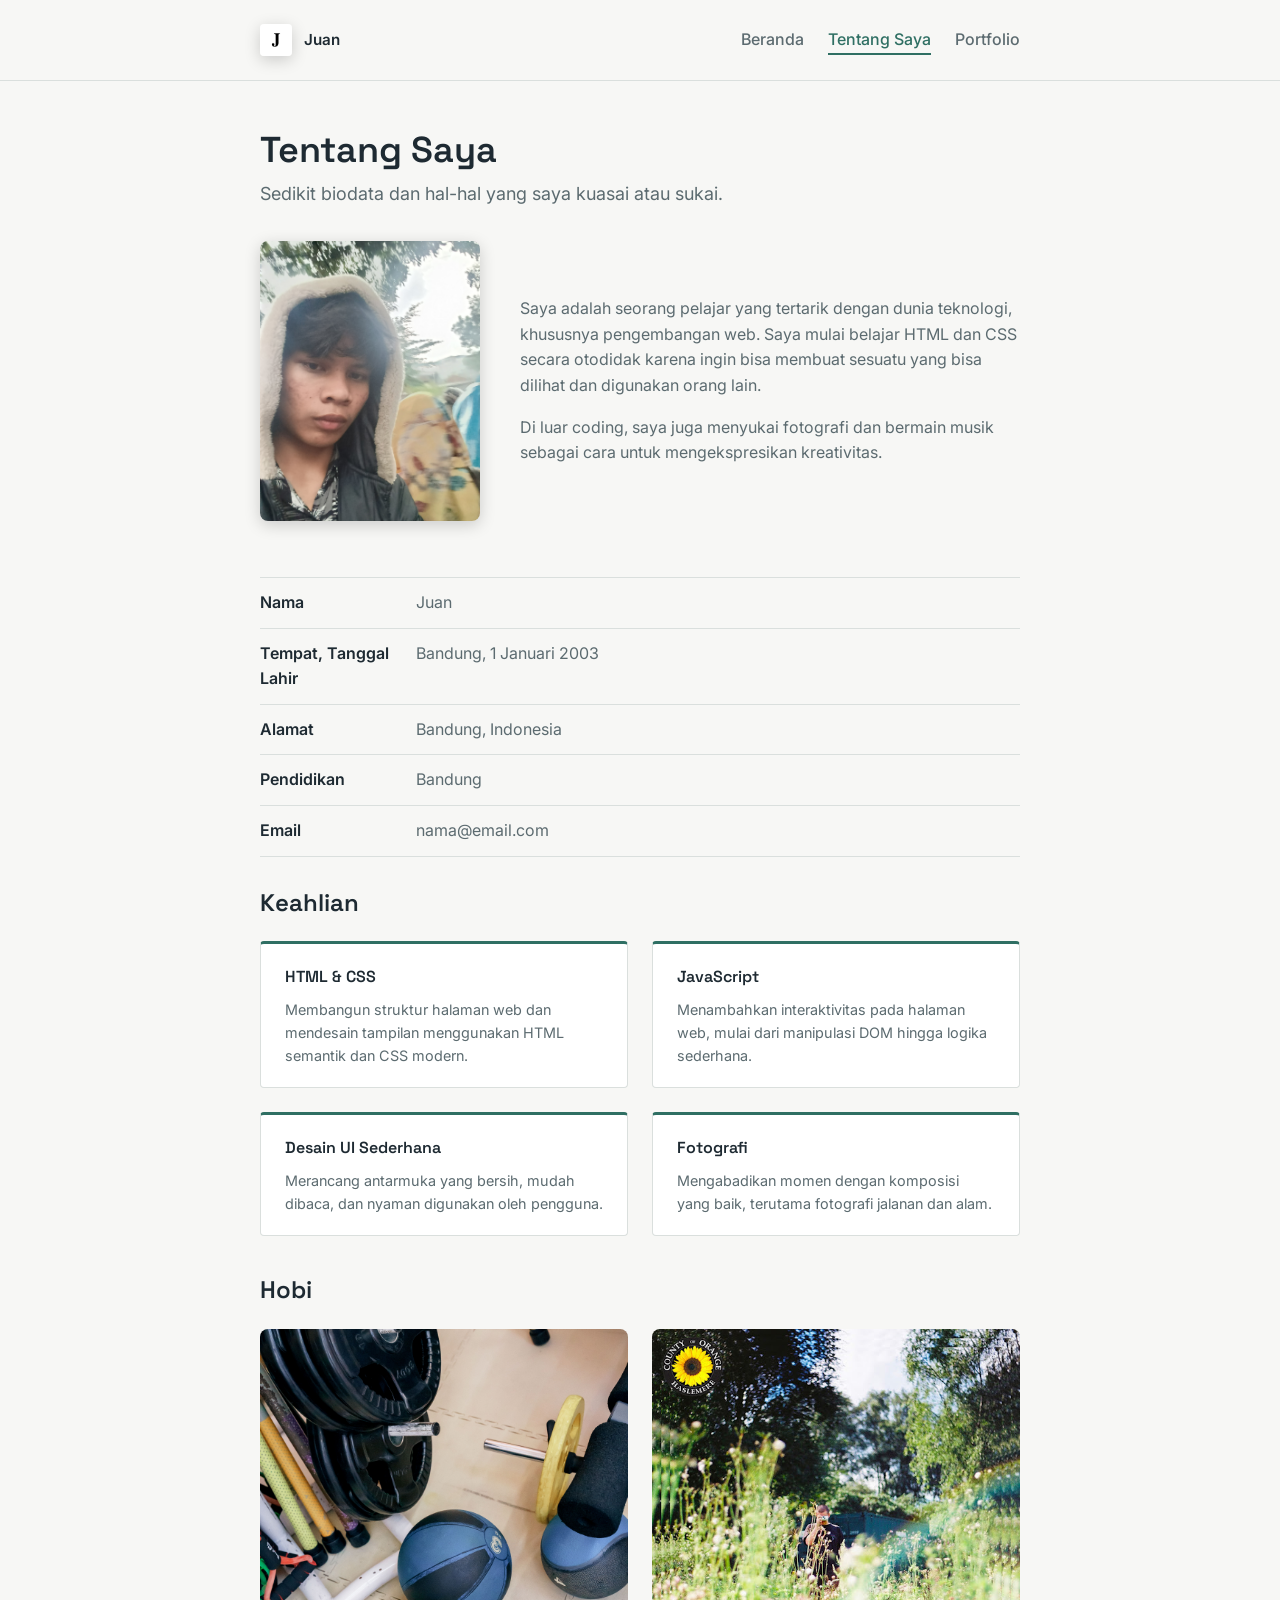
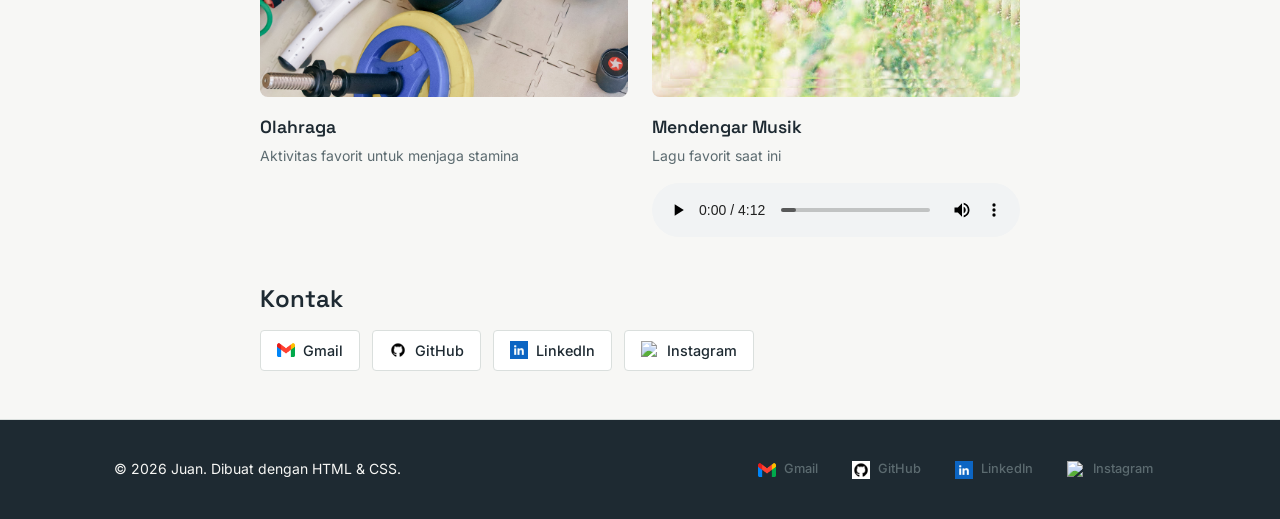
==== about.html @ c8a490c2 "Website portfolio pertama" ====
<!DOCTYPE html>
<html lang="id">
<head>
  <meta charset="UTF-8" />
  <meta name="viewport" content="width=device-width, initial-scale=1.0" />
  <title>Tentang Saya &mdash; Juan</title>
  <link rel="icon" href="foto/j.jpg"/>
  <link rel="preconnect" href="https://fonts.googleapis.com" />
  <link rel="preconnect" href="https://fonts.gstatic.com" crossorigin />
  <link
    href="https://fonts.googleapis.com/css2?family=Inter:wght@400;500;600&family=Space+Grotesk:wght@500;600;700&display=swap"
    rel="stylesheet"
  />
  <link rel="stylesheet" href="style.css" />
</head>
<body>
  <header class="site-header">
    <div class="container header-inner">
      <div class="logo-avatar">
        <img src="foto/j.jpg" alt="Foto Juan" class="avatar-img-logo" />
        <div class="avatar-info">
          <span class="avatar-name">Juan</span>
        </div>
      </div>
      <nav class="main-nav">
        <ul>
          <li><a href="index.html">Beranda</a></li>
          <li><a href="about.html" aria-current="page">Tentang Saya</a></li>
          <li><a href="portfolio.html">Portfolio</a></li>
        </ul>
      </nav>
    </div>
  </header>

  <main>
    <section class="page-header container">
      <h1>Tentang Saya</h1>
      <p class="lead">Sedikit biodata dan hal-hal yang saya kuasai atau sukai.</p>
    </section>

    <section class="about-intro container">
      <img src="foto/profil.jpg" alt="Foto" class="about-photo" />
      <div class="about-desc">
        <p>Saya adalah seorang pelajar yang tertarik dengan dunia teknologi, khususnya pengembangan web. Saya mulai belajar HTML dan CSS secara otodidak karena ingin bisa membuat sesuatu yang bisa dilihat dan digunakan orang lain.</p>
        <p>Di luar coding, saya juga menyukai fotografi dan bermain musik sebagai cara untuk mengekspresikan kreativitas.</p>
      </div>
    </section>

    <section class="bio container">
      <dl class="biodata">
        <div class="biodata-row">
          <dt>Nama</dt>
          <dd>Juan</dd>
        </div>
        <div class="biodata-row">
          <dt>Tempat, Tanggal Lahir</dt>
          <dd>Bandung, 1 Januari 2003</dd>
        </div>
        <div class="biodata-row">
          <dt>Alamat</dt>
          <dd>Bandung, Indonesia</dd>
        </div>
        <div class="biodata-row">
          <dt>Pendidikan</dt>
          <dd>Bandung</dd>
        </div>
        <div class="biodata-row">
          <dt>Email</dt>
          <dd>nama@email.com</dd>
        </div>
      </dl>
    </section>

   <section class="skills container">
      <h2>Keahlian</h2>
      <div class="skill-grid">
        <div class="skill-item">
          <h3>HTML &amp; CSS</h3>
          <p>Membangun struktur halaman web dan mendesain tampilan menggunakan HTML semantik dan CSS modern.</p>
        </div>
        <div class="skill-item">
          <h3>JavaScript</h3>
          <p>Menambahkan interaktivitas pada halaman web, mulai dari manipulasi DOM hingga logika sederhana.</p>
        </div>
        <div class="skill-item">
          <h3>Desain UI Sederhana</h3>
          <p>Merancang antarmuka yang bersih, mudah dibaca, dan nyaman digunakan oleh pengguna.</p>
        </div>
        <div class="skill-item">
          <h3>Fotografi</h3>
          <p>Mengabadikan momen dengan komposisi yang baik, terutama fotografi jalanan dan alam.</p>
        </div>
      </div>
    </section>

    <section class="hobi container">
      <h2>Hobi</h2>
      <div class="hobi-grid">
        <div class="hobi-card">
          <div class="hobi-img-wrap">
            <img src="foto/exercise-equipment.jpg" alt="Olahraga" class="hobi-img" />
          </div>
          <h3>Olahraga</h3>
          <p class="hobi-sub">Aktivitas favorit untuk menjaga stamina</p>
        </div>
        <div class="hobi-card">
          <div class="hobi-img-wrap">
            <img src="foto/sunflower-picture.jpg" alt="Mendengar Musik" class="hobi-img" />
          </div>
          <h3>Mendengar Musik</h3>
          <p class="hobi-sub">Lagu favorit saat ini</p>
          <audio controls class="hobi-audio">
            <source src="music/sunflower.mp3" type="audio/mpeg" />
            Browser kamu tidak mendukung audio.
          </audio>
        </div>
      </div>
    </section>

    <section class="contact container">
      <h2>Kontak</h2>
          <div class="social-links">
            <a class="social-link" href="mailto:juansara117@gmail.com">
          <!-- Ikon Gmail -->
          <!-- SESUDAH — gambar dari file lokal -->
            <img src="icons/gmail.png" alt="Gmail" width="18" height="18" />
          Gmail
        </a>
        <a class="social-link" href="https://github.com/namakamu" target="_blank" rel="noopener">
          <!-- Ikon GitHub -->
          <!-- SESUDAH — gambar dari file lokal -->
            <img src="icons/github.png" alt="GitHub" width="18" height="18" />
          GitHub
        </a>
        <a class="social-link" href="https://linkedin.com/in/namakamu" target="_blank" rel="noopener">
          <!-- Ikon LinkedIn -->
          <!-- SESUDAH — gambar dari file lokal -->
            <img src="icons/linkedin.png" alt="Linkedin" width="18" height="18" />
          LinkedIn
        </a>
        <a class="social-link" href="https://instagram.com/namakamu" target="_blank" rel="noopener">
          <!-- Ikon Instagram -->
         <!-- SESUDAH — gambar dari file lokal -->
            <img src="icons/instagram.png" alt="Instagram" width="18" height="18" />
          Instagram
        </a>
      </div>
    </section>
  </main>

  <footer class="site-footer">
    <div class="footer-inner">
      <p>&copy; 2026 Juan. Dibuat dengan HTML &amp; CSS.</p>
      <div class="social-links footer-social">
        <a class="social-link" href="mailto:juansara117@gmail.com">
         <!-- SESUDAH — gambar dari file lokal -->
          <img src="icons/gmail.png" alt="Gmail" width="18" height="18" />
          Gmail
        </a>
        <a class="social-link" href="https://github.com/juansara117-crypto" target="_blank" rel="noopener">
          <!-- SESUDAH — gambar dari file lokal -->
          <img src="icons/github.png" alt="GitHub" width="18" height="18" />
          GitHub
        </a>
        <a class="social-link" href="https://linkedin.com/in/namakamu" target="_blank" rel="noopener">
          <!-- SESUDAH — gambar dari file lokal -->
          <img src="icons/linkedin.png" alt="Linkedin" width="18" height="18" />
          LinkedIn
        </a>
        <a class="social-link" href="https://instagram.com/namakamu" target="_blank" rel="noopener">
          <!-- SESUDAH — gambar dari file lokal -->
          <img src="icons/instagram.png" alt="Instagram" width="18" height="18" />
          Instagram
        </a>
      </div>
    </div>
  </footer>
</body>
</html>
---- style.css ----
/* =========================================
   TOKENS
   ========================================= */
:root {
  --color-bg: #f7f7f5;
  --color-surface: #ffffff;
  --color-surface-alt: #1e2a32;
  --color-text: #1e2a32;
  --color-text-muted: #5c6b70;
  --color-accent: #2f6f63;
  --color-accent-dark: #24564c;
  --color-accent-light: #dce9e6;
  --color-border: #dadfdd;

  --font-heading: "Space Grotesk", sans-serif;
  --font-body: "Inter", sans-serif;

  --max-width: 760px;
  --max-width-Footer: 1100px;
}

/* =========================================
   RESET & BASE
   ========================================= */
*,
*::before,
*::after {
  box-sizing: border-box;
}

body {
  margin: 0;
  min-height: 100vh;
  display: flex;
  flex-direction: column;
  background: var(--color-bg);
  color: var(--color-text);
  font-family: var(--font-body);
  line-height: 1.6;
}

main {
  flex: 1;
}

@keyframes fade-up {
  from { opacity: 0; transform: translateY(24px); }
  to   { opacity: 1; transform: translateY(0); }
}

main > section {
  animation: fade-up 0.6s ease backwards;
}

/* Muncul bergantian (stagger) */
main > section:nth-child(2) { animation-delay: 0.1s; }
main > section:nth-child(3) { animation-delay: 0.2s; }
main > section:nth-child(4) { animation-delay: 0.3s; }
main > section:nth-child(5) { animation-delay: 0.4s; }
main > section:nth-child(6) { animation-delay: 0.5s; }

@media (prefers-reduced-motion: reduce) {
  main > section { animation: none; }
}

h1,
h2 {
  font-family: var(--font-heading);
  font-weight: 600;
  line-height: 1.2;
  margin: 0;
}

p {
  margin: 0 0 1rem;
}

a {
  color: inherit;
}

.container {
  max-width: var(--max-width);
  margin: 0 auto;
  padding: 0 1.5rem;
}

/* =========================================
   HEADER & NAV
   ========================================= */
.site-header {
  border-bottom: 1px solid var(--color-border);
  position: sticky;
  top: 0;
  z-index: 1000;
  background: var(--color-bg);
}

.header-inner {
  display: flex;
  align-items: center;
  justify-content: space-between;
  padding: 1.5rem 0;
}

.logo-avatar {
  display: flex;
  align-items: center;
  gap: 0.75rem;
  margin: 0;
}
.avatar-img-logo {
  width: 32px;
  height: 32px;
  border-radius: 4px;
  object-fit: cover;
  flex-shrink: 0;
  box-shadow: 0 4px 16px rgba(0, 0, 0, 0.18);
}

.main-nav ul {
  list-style: none;
  display: flex;
  gap: 1.5rem;
  margin: 0;
  padding: 0;
}

.main-nav a {
  color: var(--color-text-muted);
  text-decoration: none;
  font-weight: 500;
  padding-bottom: 0.25rem;
  border-bottom: 2px solid transparent;
  transition: color 0.15s ease, border-color 0.15s ease;
}

.main-nav a:hover,
.main-nav a[aria-current="page"] {
  color: var(--color-accent);
  border-bottom-color: var(--color-accent);
}

/* =========================================
   HERO (index.html)
   ========================================= */
.hero {
  padding: 4rem 0 3rem;
}

.hero h1 {
  font-size: clamp(2rem, 5vw, 2.75rem);
  margin-bottom: 1rem;
}

.lead {
  font-size: 1.125rem;
  color: var(--color-text-muted);
  max-width: 58ch;
}

.button {
  display: inline-block;
  background: var(--color-accent);
  color: #ffffff;
  padding: 0.75rem 1.5rem;
  border-radius: 4px;
  text-decoration: none;
  font-weight: 500;
  transition: background 0.15s ease;
}

.button:hover {
  background: var(--color-accent-dark);
}

/* =========================================
   HERO AVATAR (index.html)
   ========================================= */
.hero-avatar {
  display: flex;
  align-items: center;
  gap: 0.75rem;
  margin: 1.5rem 0 2rem;
}
 
.avatar-img {
  width: 52px;
  height: 52px;
  border-radius: 4px;
  object-fit: cover;
  flex-shrink: 0;
  box-shadow: 0 4px 16px rgba(0, 0, 0, 0.18);
  transition: transform 0.25s ease, box-shadow 0.25s ease;
}

.avatar-img:hover {
  transform: rotate(-3deg) scale(1.05);
  box-shadow: 0 6px 20px rgba(0, 0, 0, 0.22);
}

.avatar-info {
  display: flex;
  flex-direction: column;
  gap: 0.15rem;
}
 
.avatar-name {
  font-weight: 600;
  font-size: 0.95rem;
}
 
.avatar-status {
  font-size: 0.825rem;
  color: var(--color-text-muted);
}
 
/* =========================================
   ABOUT INTRO — foto + deskripsi (about.html)
   ========================================= */
.about-intro {
  display: flex;
  gap: 2.5rem;
  align-items: center;
  padding: 1rem 0 2.5rem;
}
 
.about-photo {
  width: 220px;
  height: 280px;
  object-fit: cover;
  border-radius: 8px;
  flex-shrink: 0;
  box-shadow: 0 4px 16px rgba(0, 0, 0, 0.18);
  transition: transform 0.25s ease, box-shadow 0.25s ease;
}

.about-photo:hover {
  transform: rotate(-1.5deg) scale(1.02);
  box-shadow: 0 10px 28px rgba(0, 0, 0, 0.22);
}
 
.about-desc p {
  color: var(--color-text-muted);
  
  
}
 
.about-desc p:last-child {
  margin: 0;
}

/* =========================================
   PAGE HEADER (about.html, portfolio.html)
   ========================================= */
.page-header {
  padding: 3rem 0 0;
}

.page-header h1 {
  font-size: clamp(1.75rem, 4vw, 2.25rem);
  margin-bottom: 0.5rem;
}

/* =========================================
   BIODATA (about.html)
   ========================================= */
.bio {
  padding: 1rem 0 2rem;
}

.biodata {
  margin: 0;
  border-top: 1px solid var(--color-border);
}

.biodata-row {
  display: flex;
  gap: 1rem;
  padding: 0.75rem 0;
  border-bottom: 1px solid var(--color-border);
  transition: background 0.2s ease, padding-left 0.2s ease;
}

.biodata-row:hover {
  background: var(--color-accent-light);
  padding-left: 0.75rem;
}

.biodata-row dt {
  flex: 0 0 140px;
  font-weight: 600;
}

.biodata-row dd {
  margin: 0;
  color: var(--color-text-muted);
}

/* =========================================
   KEAHLIAN (about.html)
   ========================================= */
.skills {
  padding: 0 0 2.5rem;
}
 
.skills h2 {
  font-size: 1.5rem;
  margin: 0 0 1.5rem;
}
 
.skill-grid {
  display: grid;
  grid-template-columns: 1fr 1fr;
  gap: 1.5rem;
}
 
.skill-item {
  padding: 1.25rem 1.5rem;
  border: 1px solid var(--color-border);
  border-top: 3px solid var(--color-accent);
  border-radius: 4px;
  background: var(--color-surface);
  transition: box-shadow 0.2s ease, transform 0.2s ease, border-top-color 0.2s ease;
}

.skill-item:hover {
  box-shadow: 0 6px 18px rgba(0, 0, 0, 0.08);
  transform: translateY(-2px);
  border-top-color: var(--color-accent-dark);
}
 
.skill-item h3 {
  font-family: var(--font-heading);
  font-size: 1rem;
  font-weight: 600;
  margin: 0 0 0.5rem;
}
 
.skill-item p {
  font-size: 0.9rem;
  color: var(--color-text-muted);
  margin: 0;
  line-height: 1.6;
}
 
/* =========================================
   HOBI (about.html)
   ========================================= */
.hobi {
  padding: 0 0 3rem;
}
 
.hobi h2 {
  font-size: 1.5rem;
  margin: 0 0 1.5rem;
}
 
.hobi-grid {
  display: grid;
  grid-template-columns: 1fr 1fr;
  gap: 1.5rem;
}
 
.hobi-card {
  display: flex;
  flex-direction: column;
}
 
.hobi-img-wrap {
  background: var(--color-accent-light);
  border-radius: 8px;
  overflow: hidden;
  aspect-ratio: 1 / 1;
  margin-bottom: 1rem;
}
 
.hobi-img {
  width: 100%;
  height: 100%;
  object-fit: cover;
  display: block;
  transition: transform 0.3s ease;
}
 
.hobi-card:hover .hobi-img {
  transform: scale(1.08);
}

.hobi-card h3 {
  font-family: var(--font-heading);
  font-size: 1.1rem;
  font-weight: 600;
  margin: 0 0 0.25rem;
}
 
.hobi-sub {
  font-size: 0.875rem;
  color: var(--color-text-muted);
  margin: 0 0 0.75rem;
}
 
.hobi-audio {
  width: 100%;
  margin-top: 0.25rem;
}
 
/* =========================================
   PROJECT LIST (portfolio.html)
   ========================================= */
.project-list {
  padding: 1rem 0 3rem;
  display: grid;
  grid-template-columns: repeat(3, 1fr);
  gap: 1.5rem;
}
 
.project-card {
  background: var(--color-surface);
  border: 1px solid var(--color-border);
  border-radius: 8px;
  overflow: hidden;
  display: flex;
  flex-direction: column;
  transition: box-shadow 0.2s ease, transform 0.2s ease;
}
 
.project-card:hover {
  box-shadow: 0 8px 24px rgba(0, 0, 0, 0.10);
  transform: translateY(-3px);
}
 
/* Thumbnail */
.project-thumb {
  position: relative;
  aspect-ratio: 16 / 10;
  background: var(--color-accent-light);
  overflow: hidden;
}
 
.project-img {
  width: 100%;
  height: 100%;
  object-fit: cover;
  display: block;
}
 
.project-num {
  position: absolute;
  top: 0.75rem;
  left: 0.75rem;
  font-family: var(--font-heading);
  font-size: 0.75rem;
  font-weight: 600;
  background: var(--color-surface);
  color: var(--color-text);
  padding: 0.2rem 0.55rem;
  border-radius: 999px;
  letter-spacing: 0.03em;
}
 
/* Body */
.project-body {
  padding: 1.25rem;
  display: flex;
  flex-direction: column;
  flex: 1;
}
 
.project-meta-row {
  display: flex;
  justify-content: space-between;
  align-items: center;
  margin-bottom: 0.6rem;
}
 
.project-category {
  font-size: 0.75rem;
  font-weight: 600;
  text-transform: uppercase;
  letter-spacing: 0.06em;
  color: var(--color-accent);
}
 
.project-year {
  font-size: 0.75rem;
  font-weight: 600;
  text-transform: uppercase;
  letter-spacing: 0.06em;
  color: var(--color-text-muted);
}
 
.project-card h2 {
  font-size: 1.2rem;
  margin: 0 0 0.6rem;
}
 
.project-card p {
  font-size: 0.875rem;
  color: var(--color-text-muted);
  margin: 0 0 1rem;
  flex: 1;
}
 
.project-tags {
  list-style: none;
  display: flex;
  flex-wrap: wrap;
  gap: 0.4rem;
  margin: 0;
  padding: 0;
}
 
.project-tags li {
  font-size: 0.775rem;
  font-weight: 500;
  padding: 0.25rem 0.65rem;
  border: 1px solid var(--color-border);
  border-radius: 999px;
  color: var(--color-text-muted);
  transition: background 0.15s ease, border-color 0.15s ease, color 0.15s ease;
}

.project-tags li:hover {
  background: var(--color-accent);
  border-color: var(--color-accent);
  color: #ffffff;
}

/* =========================================
   THINGS I'VE BEEN LEARNING (portfolio.html)
   ========================================= */
.learning {
  padding: 0 0 3rem;
}
 
.learning h2 {
  font-size: 1.5rem;
  margin: 0 0 1.5rem;
}
 
.learning-grid {
  display: grid;
  grid-template-columns: 1fr 1fr;
  gap: 1.25rem;
}
 
.learning-card {
  background: var(--color-surface);
  border: 1px solid var(--color-border);
  border-radius: 8px;
  padding: 1.5rem;
  display: flex;
  flex-direction: column;
  gap: 0.75rem;
  transition: box-shadow 0.2s ease, transform 0.2s ease;
}
 
.learning-card:hover {
  box-shadow: 0 6px 20px rgba(0, 0, 0, 0.08);
  transform: translateY(-2px);
}
 
.learning-icon {
  width: 48px;
  height: 48px;
  background: var(--color-accent-light);
  color: var(--color-accent);
  border-radius: 8px;
  display: flex;
  align-items: center;
  justify-content: center;
}
 
.learning-card h3 {
  font-family: var(--font-heading);
  font-size: 1.05rem;
  font-weight: 600;
  margin: 0;
}
 
.learning-sub {
  list-style: none;
  display: flex;
  flex-wrap: wrap;
  gap: 0.4rem;
  margin: 0;
  padding: 0;
}

.learning-sub li {
  font-size: 0.875rem;
  color: var(--color-text-muted);
  margin: 0;
  padding: 0.25rem 0.65rem;
  border: 1px solid var(--color-border);
  border-radius: 999px;
  transition: background 0.15s ease, border-color 0.15s ease, color 0.15s ease;
}

.learning-sub li:hover {
  background: var(--color-accent);
  border-color: var(--color-accent);
  color: #ffffff;
}
 
/* =========================================
   SOCIAL LINKS (about.html & footer)
   ========================================= */
.social-links {
  display: flex;
  flex-wrap: wrap;
  gap: 0.75rem;
}

.social-link {
  display: flex;
  align-items: center;
  gap: 0.5rem;
  padding: 0.5rem 1rem;
  border: 1px solid var(--color-border);
  border-radius: 4px;
  text-decoration: none;
  font-size: 0.9rem;
  font-weight: 500;
  color: var(--color-text);
  background: var(--color-surface);
  transition: border-color 0.15s ease, color 0.15s ease, background 0.15s ease;
}

.social-link:hover {
  border-color: var(--color-accent);
  color: var(--color-accent);
  background: var(--color-accent-light);
}

/* Section kontak di about.html */
.contact {
  padding: 0 0 3rem;
}

.contact h2 {
  font-size: 1.5rem;
  margin: 0 0 1rem;
}

/* =========================================
   FOOTER
   ========================================= */
.site-footer {
  border-top: 1px solid var(--color-border);
  padding: 2rem 0;
  background: var(--color-surface-alt);
}

.footer-inner {
  max-width: var(--max-width-Footer);
  margin: 0 auto;
  padding: 0 1.5rem;
  display: flex;
  align-items: center;
  justify-content: space-between;
  flex-wrap: wrap;
  gap: 1rem;
}

.site-footer p {
  font-size: 0.875rem;
  color: var(--color-bg);
  margin: 0;
}

/* Ikon sosial di footer lebih kecil & minimalis */
.footer-social {
  gap: 0.5rem;
}

.footer-social .social-link {
  padding: 0.4rem 0.75rem;
  font-size: 0.8rem;
  border-color: transparent;
  background: transparent;
  color: var(--color-text-muted);
}

.footer-social .social-link:hover {
  border-color: var(--color-accent);
  color: var(--color-accent);
  background: var(--color-accent-light);
}

/* =========================================
   RESPONSIVE
   ========================================= */
@media (max-width: 600px) {
  .header-inner {
    flex-direction: column;
    align-items: flex-start;
    gap: 0.75rem;
  }

  .biodata-row {
    flex-direction: column;
    gap: 0.25rem;
  }

  .biodata-row dt {
    flex-basis: auto;
  }

  .footer-inner {
    flex-direction: column;
    align-items: flex-start;
  }
}
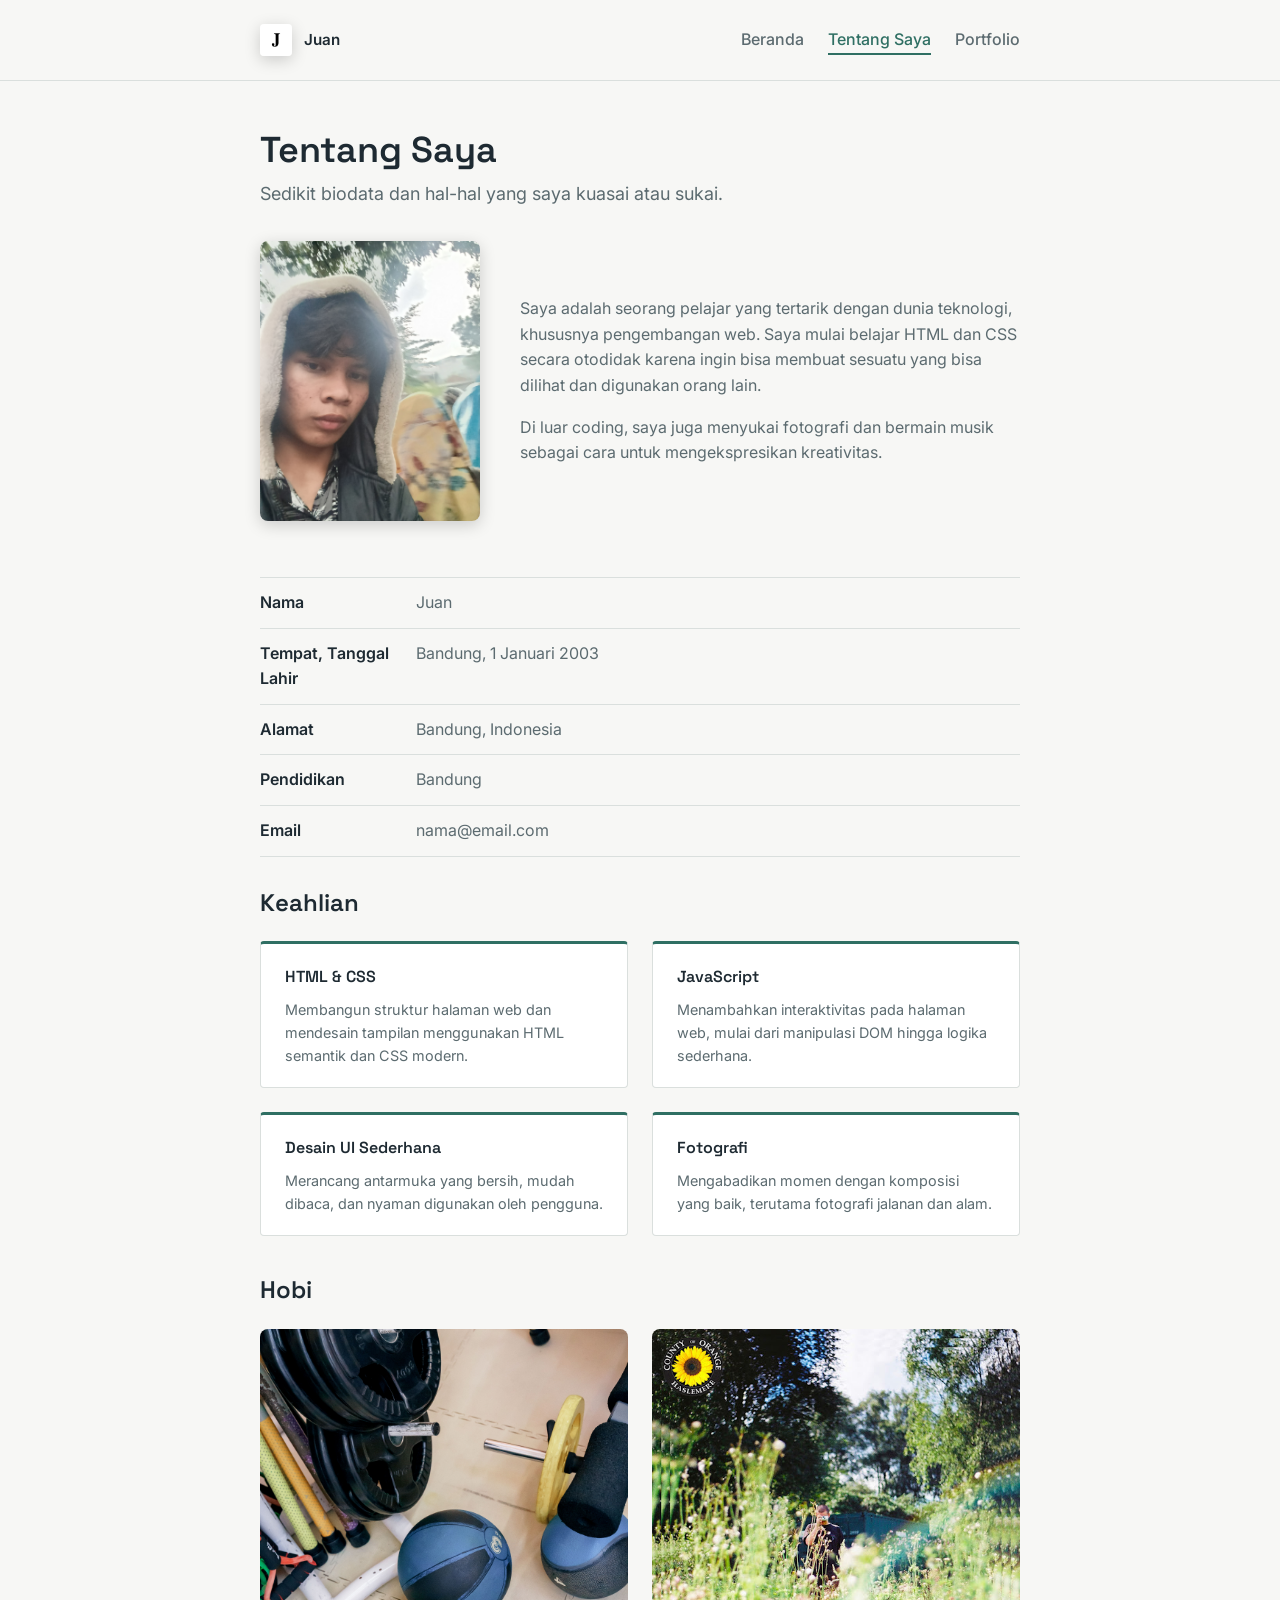
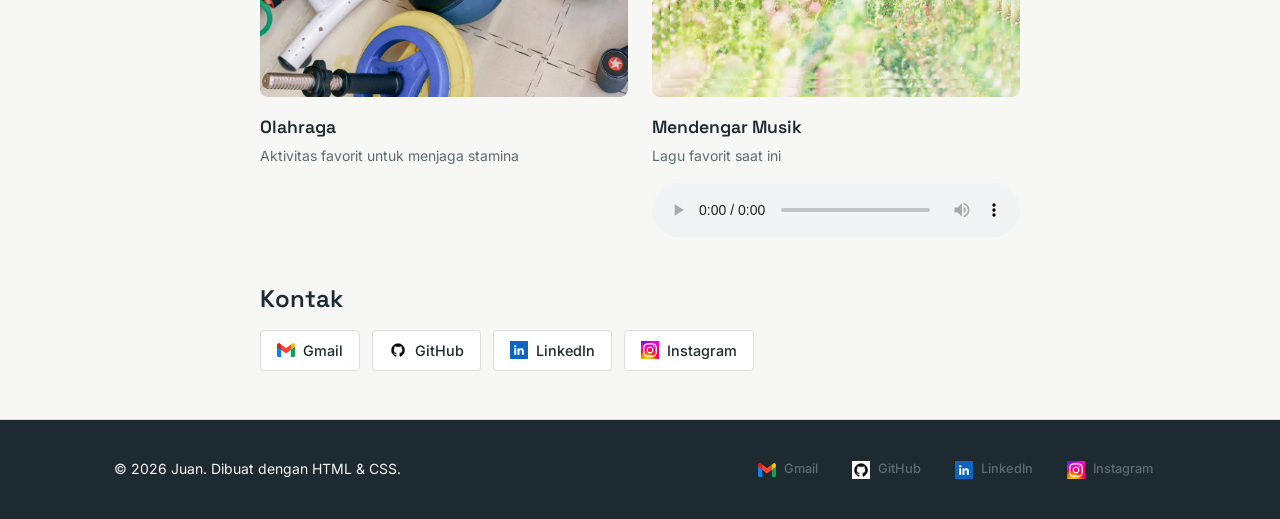
==== commit ce53f4f2: "ganti dikit di bagian lagu Biar ga kena copyright" ====
--- a/about.html
+++ b/about.html
@@ -110,7 +110,7 @@
           <h3>Mendengar Musik</h3>
           <p class="hobi-sub">Lagu favorit saat ini</p>
           <audio controls class="hobi-audio">
-            <source src="music/sunflower.mp3" type="audio/mpeg" />
+            <source src="music/sunflower" type="audio/mpeg" />
             Browser kamu tidak mendukung audio.
           </audio>
         </div>
--- a/style.css
+++ b/style.css
@@ -429,6 +429,22 @@
   box-shadow: 0 8px 24px rgba(0, 0, 0, 0.10);
   transform: translateY(-3px);
 }
+
+.project-card-1 {
+  background: var(--color-surface);
+  border: 1px solid var(--color-border);
+  border-radius: 8px;
+  overflow: hidden;
+  display: flex;
+  flex-direction: column;
+  width: 260px;
+  transition: box-shadow 0.2s ease, transform 0.2s ease;
+}
+ 
+.project-card-1:hover {
+  box-shadow: 0 8px 24px rgba(0, 0, 0, 0.10);
+  transform: translateY(-3px);
+}
  
 /* Thumbnail */
 .project-thumb {
@@ -437,7 +453,7 @@
   background: var(--color-accent-light);
   overflow: hidden;
 }
- 
+
 .project-img {
   width: 100%;
   height: 100%;
@@ -489,12 +505,19 @@
   letter-spacing: 0.06em;
   color: var(--color-text-muted);
 }
- 
+
 .project-card h2 {
   font-size: 1.2rem;
   margin: 0 0 0.6rem;
 }
- 
+
+.project-card-1 p {
+  font-size: 0.875rem;
+  color: var(--color-text-muted);
+  margin: 0 0 1rem;
+  flex: 1;
+}
+
 .project-card p {
   font-size: 0.875rem;
   color: var(--color-text-muted);
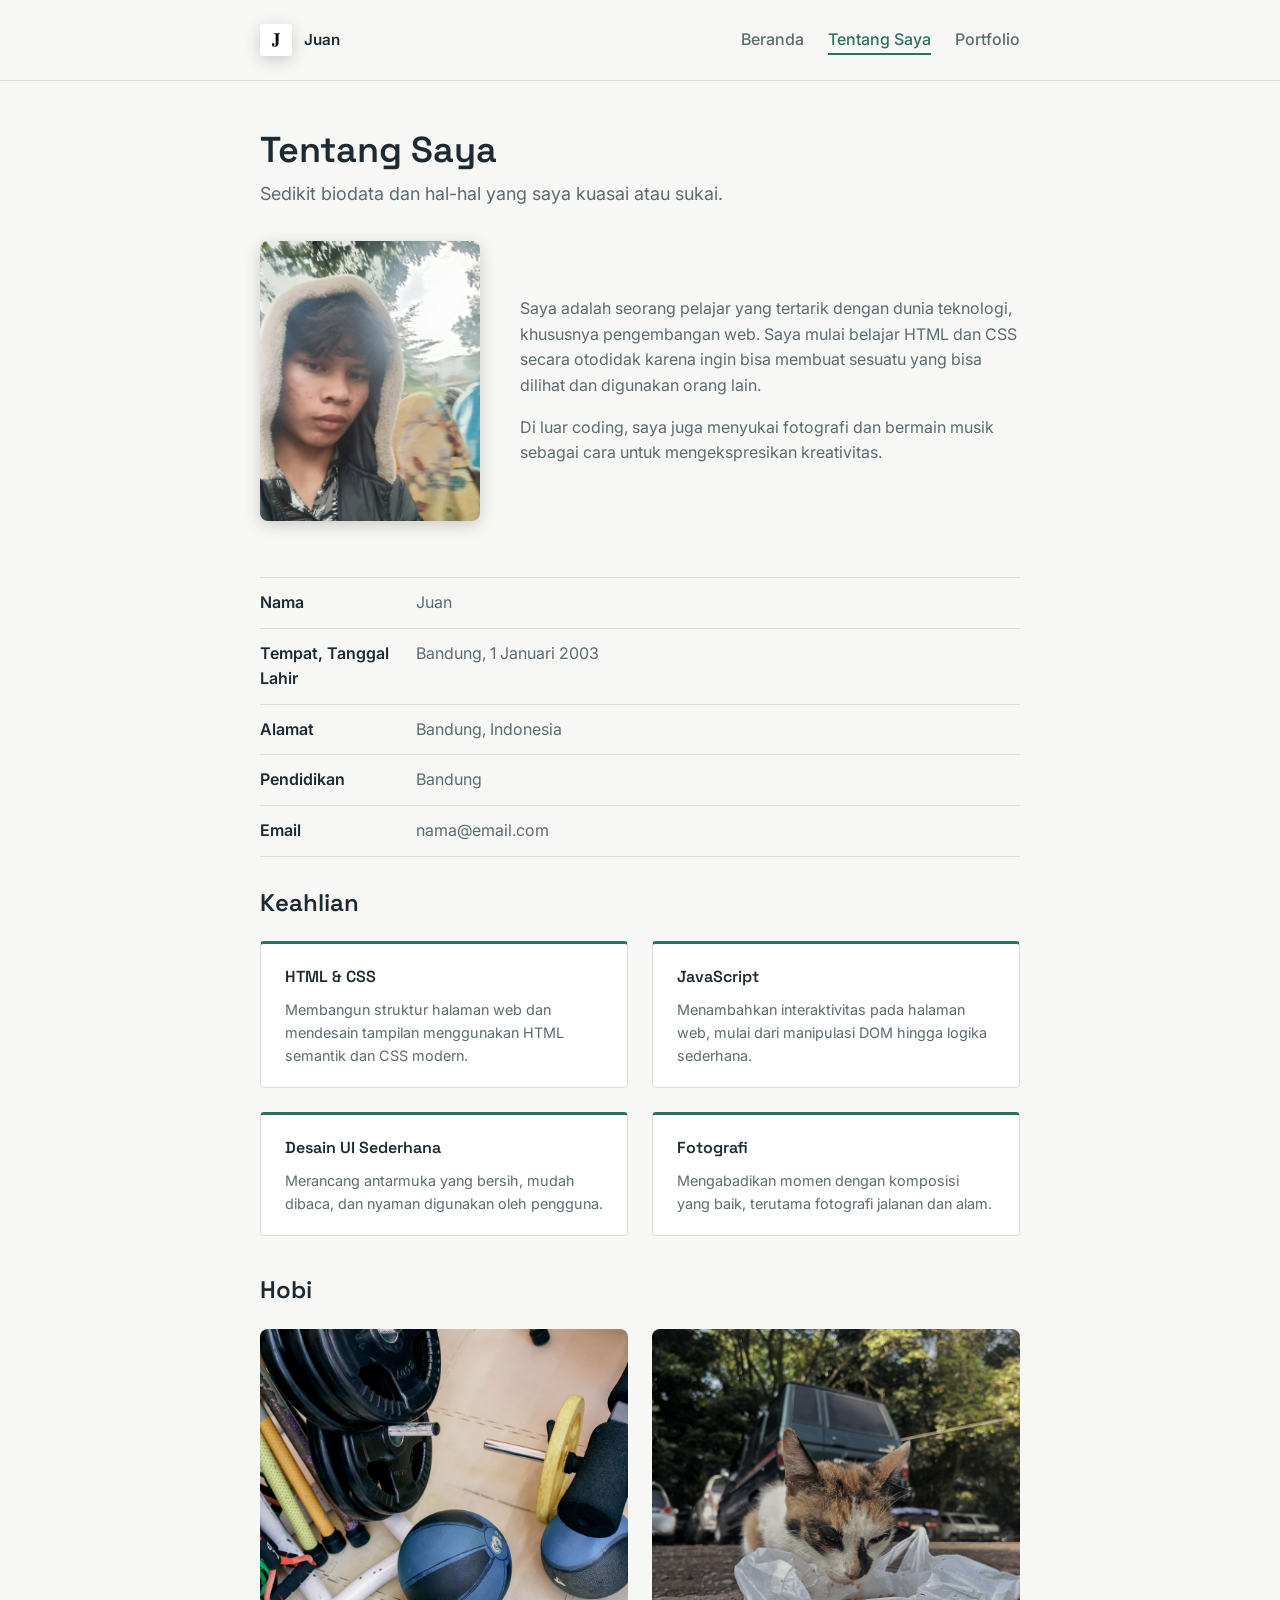
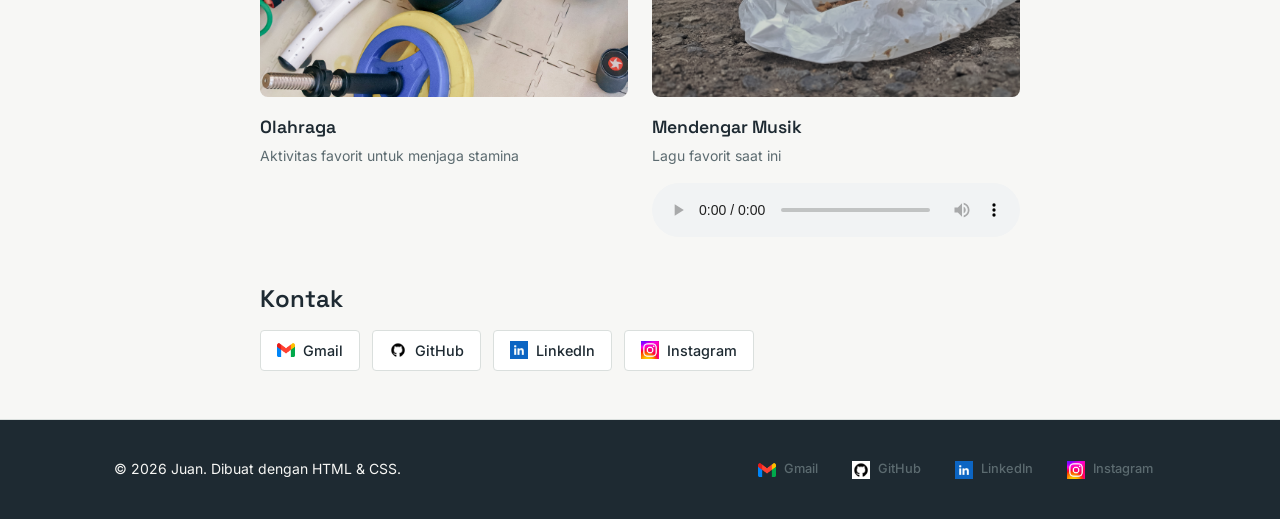
==== commit 36607799: "ganti foto musik biasa copyright" ====
--- a/about.html
+++ b/about.html
@@ -105,7 +105,7 @@
         </div>
         <div class="hobi-card">
           <div class="hobi-img-wrap">
-            <img src="foto/sunflower-picture.jpg" alt="Mendengar Musik" class="hobi-img" />
+            <img src="foto/Kucing TG.jpeg" alt="Mendengar Musik" class="hobi-img" />
           </div>
           <h3>Mendengar Musik</h3>
           <p class="hobi-sub">Lagu favorit saat ini</p>
